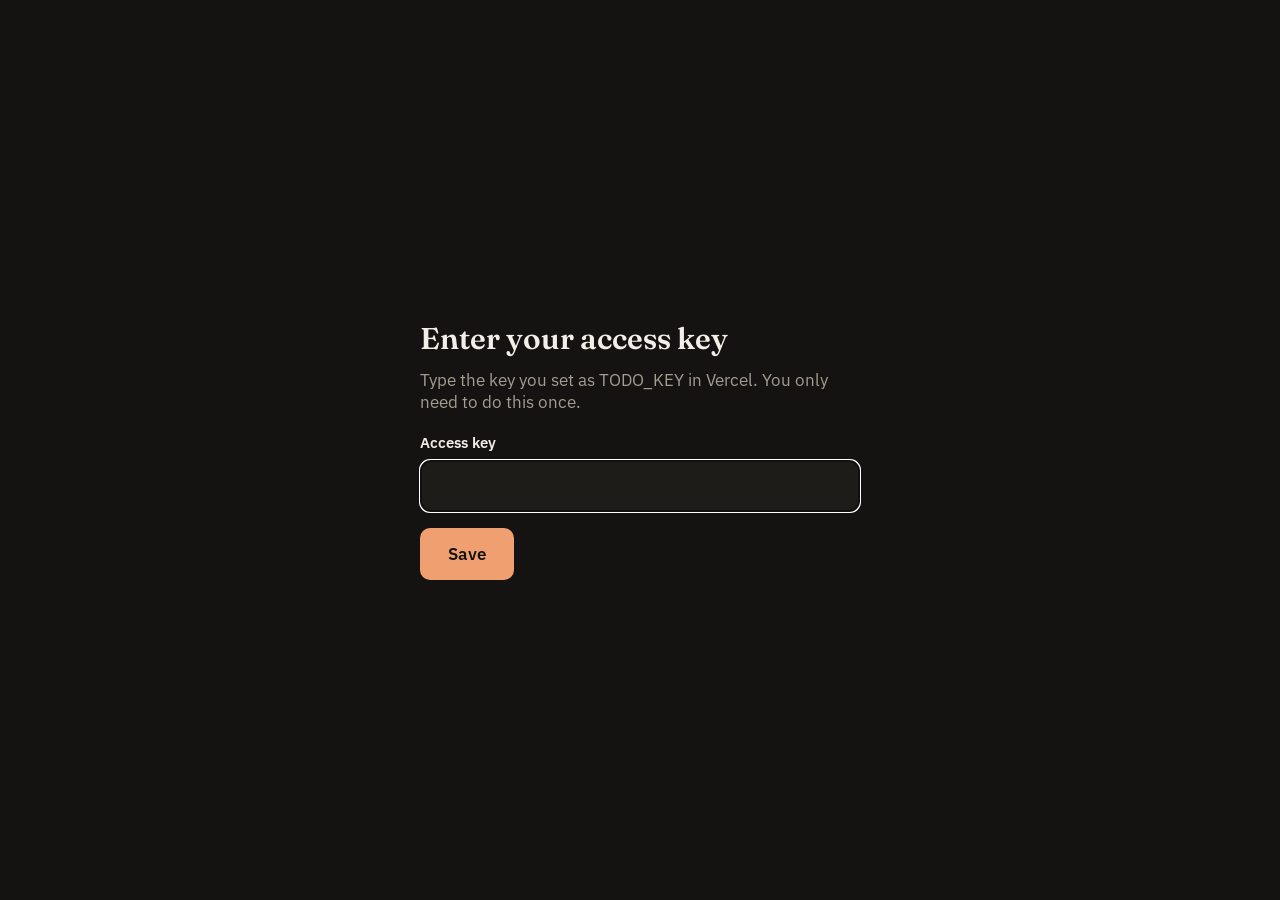
==== board.html @ 751833c6 "Build Desk To-Do: computer page, iPad board, Vercel API - index.html/computer.js: add, edit, move be" ====
<!doctype html>
<html lang="en">
<head>
<meta charset="utf-8">
<meta name="viewport" content="width=device-width, initial-scale=1, viewport-fit=cover">
<meta name="apple-mobile-web-app-capable" content="yes">
<meta name="apple-mobile-web-app-status-bar-style" content="black-translucent">
<meta name="apple-mobile-web-app-title" content="To-Do">
<meta name="theme-color" content="#141311">
<title>Desk To-Do</title>
<link rel="apple-touch-icon" href="icon.png">
<link rel="icon" type="image/png" href="icon.png">
<link rel="stylesheet" href="https://fonts.googleapis.com/css2?family=Fraunces:opsz,wght@9..144,500;9..144,600&amp;family=IBM+Plex+Sans:wght@400;500;600&amp;display=swap">
<style>
  /* Runs on iOS 12 Safari: no flex `gap`, so spacing is done with margins. */
  :root { --bg: #141311; --ink: #F3EFE8; --muted: #A39C90; --faint: #8C857A; --line: #2A2824; --todo: #F0A070; --waiting: #8FB0F5; --ok: #6FBF84; --bad: #E0735A; }
  * { box-sizing: border-box; }
  [hidden] { display: none !important; }
  html, body { height: 100%; }
  body {
    margin: 0; background: var(--bg); color: var(--ink);
    font-family: "IBM Plex Sans", -apple-system, sans-serif;
    -webkit-text-size-adjust: 100%; -webkit-user-select: none; user-select: none;
    -webkit-touch-callout: none; -webkit-tap-highlight-color: transparent;
  }
  .board {
    height: 100%; display: flex; flex-direction: column;
    padding: 40px 48px; padding-left: calc(48px + env(safe-area-inset-left)); padding-right: calc(48px + env(safe-area-inset-right));
  }
  header { display: flex; align-items: flex-end; justify-content: space-between; margin-bottom: 32px; }
  .date { font-family: "Fraunces", Georgia, serif; font-size: 34px; font-weight: 500; letter-spacing: -0.01em; }
  .right { text-align: right; }
  .time { font-size: 34px; font-weight: 500; font-variant-numeric: tabular-nums; }
  .fresh { margin-top: 4px; font-size: 13px; color: var(--muted); }
  .fresh .dot { display: inline-block; width: 7px; height: 7px; margin-right: 6px; border-radius: 50%; background: var(--ok); vertical-align: 1px; }
  .stale .fresh { color: var(--bad); }
  .stale .fresh .dot { background: var(--bad); }
  .stale .date, .stale .time { color: var(--muted); }

  .columns { flex: 1; display: flex; min-height: 0; }
  .column { flex: 1; min-width: 0; display: flex; flex-direction: column; overflow-y: auto; -webkit-overflow-scrolling: touch; }
  .column + .column { margin-left: 48px; }
  h2 { margin: 0 0 8px; padding-bottom: 12px; border-bottom: 2px solid var(--col); font-size: 15px; font-weight: 600; letter-spacing: 0.12em; text-transform: uppercase; color: var(--col); }

  .task {
    display: block; width: 100%; padding: 18px 4px; margin: 0; border: 0; border-bottom: 1px solid var(--line); border-radius: 0;
    background: transparent; color: var(--ink); font: inherit; text-align: left; cursor: pointer; -webkit-appearance: none; appearance: none;
  }
  .task .inner { display: flex; align-items: center; }
  .circle {
    flex-shrink: 0; width: 40px; height: 40px; margin-right: 20px; border-radius: 50%; border: 3px solid var(--col);
    display: flex; align-items: center; justify-content: center;
  }
  .circle svg { display: none; }
  .label { flex: 1; min-width: 0; font-size: 26px; line-height: 1.25; word-wrap: break-word; }
  .undo { display: none; flex-shrink: 0; margin-left: 16px; font-size: 15px; color: var(--muted); }
  .task.done { opacity: 0.55; }
  .task.done .circle { background: var(--col); }
  .task.done .circle svg { display: block; }
  .task.done .label { text-decoration: line-through; color: var(--muted); }
  .task.done .undo { display: block; }

  /* More than six in a column: tighten so ten still fit without scrolling. */
  .compact .task { padding: 11px 4px; }
  .compact .circle { width: 32px; height: 32px; margin-right: 16px; }
  .compact .label { font-size: 21px; }

  .empty { padding: 24px 4px; font-size: 22px; color: var(--faint); }

  @media (max-width: 820px) {
    .board { padding: 28px 24px; }
    .date, .time { font-size: 26px; }
    .column + .column { margin-left: 24px; }
    .label { font-size: 21px; }
    .circle { width: 34px; height: 34px; margin-right: 14px; }
  }

  .gate { position: fixed; top: 0; right: 0; bottom: 0; left: 0; display: flex; align-items: center; justify-content: center; padding: 24px; background: var(--bg); -webkit-user-select: text; user-select: text; }
  .gate form { width: 100%; max-width: 440px; }
  .gate h2 { border: 0; padding: 0; margin: 0 0 12px; font-family: "Fraunces", Georgia, serif; font-size: 30px; letter-spacing: 0; text-transform: none; color: var(--ink); }
  .gate p { margin: 0 0 20px; color: var(--muted); font-size: 17px; }
  .gate label { display: block; margin-bottom: 8px; font-size: 15px; font-weight: 600; }
  .gate input { display: block; width: 100%; height: 52px; margin-bottom: 16px; padding: 0 14px; border: 1px solid #3A3731; border-radius: 10px; background: #1E1C19; color: var(--ink); font: inherit; font-size: 18px; -webkit-appearance: none; }
  .gate button { height: 52px; padding: 0 28px; border: 0; border-radius: 10px; background: var(--todo); color: var(--bg); font: inherit; font-size: 17px; font-weight: 600; -webkit-appearance: none; }
</style>
</head>
<body>
<div class="board" id="board">
  <header>
    <div class="date" id="date"></div>
    <div class="right">
      <div class="time" id="time"></div>
      <div class="fresh"><span class="dot"></span><span id="fresh">Connecting…</span></div>
    </div>
  </header>
  <div class="columns">
    <section class="column" id="col-todo" style="--col: var(--todo)">
      <h2>To Do · <span id="count-todo">0</span></h2>
      <div id="list-todo"></div>
    </section>
    <section class="column" id="col-waiting" style="--col: var(--waiting)">
      <h2>Awaiting Response · <span id="count-waiting">0</span></h2>
      <div id="list-waiting"></div>
    </section>
  </div>
</div>

<div id="key-gate" class="gate" hidden>
  <form id="key-form">
    <h2>Enter your access key</h2>
    <p id="key-message"></p>
    <label for="key-input">Access key</label>
    <input id="key-input" type="password" autocomplete="off" autocapitalize="off" autocorrect="off" spellcheck="false">
    <button type="submit">Save</button>
  </form>
</div>

<script src="common.js"></script>
<script src="board.js"></script>
</body>
</html>
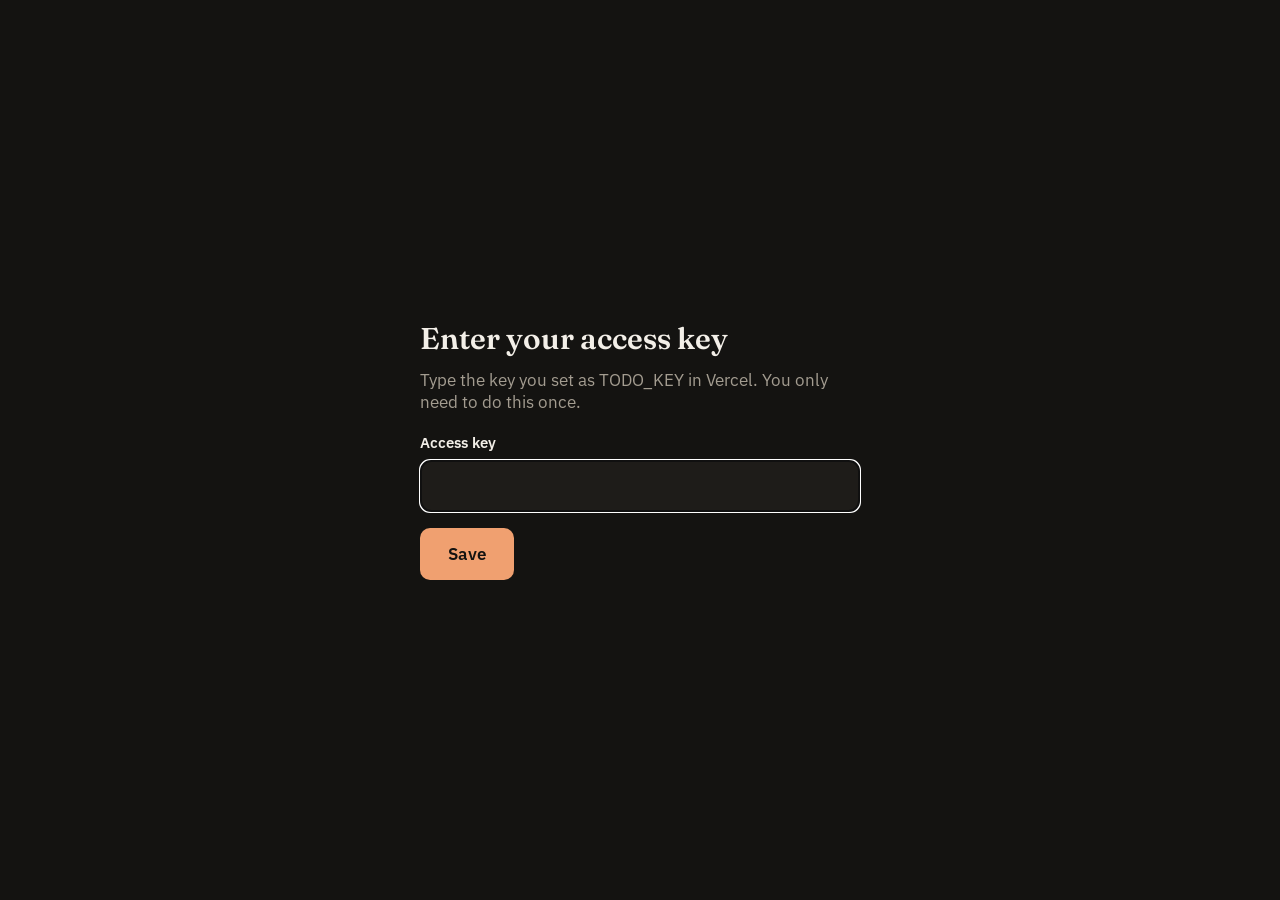
==== commit 3603e575: "Add five check-off celebrations to both pages Checking a task off now plays one of five effects, pic" ====
--- a/board.html
+++ b/board.html
@@ -10,6 +10,7 @@
 <title>Desk To-Do</title>
 <link rel="apple-touch-icon" href="icon.png">
 <link rel="icon" type="image/png" href="icon.png">
+<link rel="stylesheet" href="celebrate.css">
 <link rel="stylesheet" href="https://fonts.googleapis.com/css2?family=Fraunces:opsz,wght@9..144,500;9..144,600&amp;family=IBM+Plex+Sans:wght@400;500;600&amp;display=swap">
 <style>
   /* Runs on iOS 12 Safari: no flex `gap`, so spacing is done with margins. */
@@ -38,7 +39,7 @@
   .stale .date, .stale .time { color: var(--muted); }
 
   .columns { flex: 1; display: flex; min-height: 0; }
-  .column { flex: 1; min-width: 0; display: flex; flex-direction: column; overflow-y: auto; -webkit-overflow-scrolling: touch; }
+  .column { flex: 1; min-width: 0; display: flex; flex-direction: column; overflow-x: hidden; overflow-y: auto; -webkit-overflow-scrolling: touch; }
   .column + .column { margin-left: 48px; }
   h2 { margin: 0 0 8px; padding-bottom: 12px; border-bottom: 2px solid var(--col); font-size: 15px; font-weight: 600; letter-spacing: 0.12em; text-transform: uppercase; color: var(--col); }
 
@@ -116,6 +117,7 @@
 </div>
 
 <script src="common.js"></script>
+<script src="celebrate.js"></script>
 <script src="board.js"></script>
 </body>
 </html>
--- a/celebrate.css
+++ b/celebrate.css
@@ -0,0 +1,95 @@
+/* Check-off celebrations (celebrate.js). Transforms and opacity only, so an
+   iPad mini 2 keeps up. Keyframes carry fixed values only: no var() inside. */
+
+.fx-layer { position: fixed; left: 0; top: 0; width: 0; height: 0; pointer-events: none; z-index: 50; }
+.fx-abs { position: absolute; left: 0; top: 0; }
+.fx-confetti { position: absolute; left: -5px; top: -7px; border-radius: 2px; }
+
+.fx-ring {
+  position: absolute; width: 60px; height: 60px; margin: -30px 0 0 -30px; border-radius: 50%;
+  border: 3px solid #F2D16B; animation: fx-ring 600ms ease-out forwards;
+}
+@keyframes fx-ring {
+  from { transform: scale(0.4); opacity: 1; }
+  to { transform: scale(3.2); opacity: 0; }
+}
+.fx-star { position: absolute; }
+
+.fx-rocket { position: absolute; width: 44px; height: 44px; margin: -22px 0 0 -22px; }
+.fx-puff {
+  position: absolute; width: 16px; height: 16px; margin: -8px 0 0 -8px; border-radius: 50%;
+  background: #B9B2A6; opacity: 0.75; transition: transform 800ms ease-out, opacity 800ms ease-out;
+}
+
+.fx-balloon {
+  position: absolute; left: -23px; top: -30px; width: 46px; height: 96px;
+  transform-origin: 50% 100%; animation: fx-sway 1.1s ease-in-out infinite alternate;
+}
+@keyframes fx-sway {
+  from { transform: rotate(-9deg); }
+  to { transform: rotate(9deg); }
+}
+
+.fx-stamp {
+  position: absolute; padding: 2px 16px; border: 4px solid #E0735A; border-radius: 10px;
+  color: #E0735A; font-family: "IBM Plex Sans", -apple-system, sans-serif; font-size: 34px; font-weight: 600;
+  letter-spacing: 0.08em; line-height: 1.2; white-space: nowrap; background: rgba(224, 115, 90, 0.08);
+  animation: fx-stamp 380ms cubic-bezier(.2, 1.3, .4, 1) forwards;
+}
+@keyframes fx-stamp {
+  0% { transform: translate(-50%, -50%) rotate(-24deg) scale(3); opacity: 0; }
+  55% { transform: translate(-50%, -50%) rotate(-11deg) scale(0.92); opacity: 1; }
+  100% { transform: translate(-50%, -50%) rotate(-12deg) scale(1); opacity: 1; }
+}
+.fx-stamp.fx-leave { animation: fx-stamp-leave 450ms ease-in forwards; }
+@keyframes fx-stamp-leave {
+  from { transform: translate(-50%, -50%) rotate(-12deg) scale(1); opacity: 1; }
+  to { transform: translate(-50%, 40%) rotate(4deg) scale(0.9); opacity: 0; }
+}
+
+/* The tapped circle pops. */
+.fx-pop { animation: fx-pop 420ms cubic-bezier(.3, 1.6, .5, 1); }
+@keyframes fx-pop {
+  0% { transform: scale(1); }
+  35% { transform: scale(1.45); }
+  100% { transform: scale(1); }
+}
+
+.fx-shake { animation: fx-shake 320ms ease-out 200ms; }
+@keyframes fx-shake {
+  0%, 100% { transform: translate(0, 0); }
+  20% { transform: translate(-6px, 2px); }
+  40% { transform: translate(5px, -2px); }
+  60% { transform: translate(-3px, 1px); }
+  80% { transform: translate(2px, 0); }
+}
+
+/* Exits: how the row leaves once the undo window is over. */
+.fx-exit-slide { animation: fx-exit-slide 450ms cubic-bezier(.5, 0, .9, .5) forwards; }
+@keyframes fx-exit-slide { to { transform: translateX(110%); opacity: 0; } }
+
+.fx-exit-shrink { animation: fx-exit-shrink 420ms cubic-bezier(.6, -0.4, .8, .4) forwards; }
+@keyframes fx-exit-shrink { to { transform: scale(0.3); opacity: 0; } }
+
+.fx-exit-whoosh { animation: fx-exit-whoosh 420ms forwards; }
+@keyframes fx-exit-whoosh {
+  0% { transform: translateX(0) skewX(0); animation-timing-function: ease-out; }
+  30% { transform: translateX(-4%) skewX(8deg); animation-timing-function: cubic-bezier(.6, 0, 1, .6); }
+  100% { transform: translateX(130%) skewX(-24deg); opacity: 0; }
+}
+
+.fx-exit-float { animation: fx-exit-float 480ms ease-in forwards; }
+@keyframes fx-exit-float { to { transform: translateY(-70px); opacity: 0; } }
+
+.fx-exit-drop { transform-origin: 0 50%; animation: fx-exit-drop 460ms cubic-bezier(.5, 0, .9, .5) forwards; }
+@keyframes fx-exit-drop {
+  30% { transform: rotate(-3deg); }
+  100% { transform: translateY(90px) rotate(10deg); opacity: 0; }
+}
+
+.fx-exit-fade { animation: fx-exit-fade 200ms linear forwards; }
+@keyframes fx-exit-fade { to { opacity: 0; } }
+
+@media (prefers-reduced-motion: reduce) {
+  .fx-pop, .fx-shake { animation: none; }
+}
